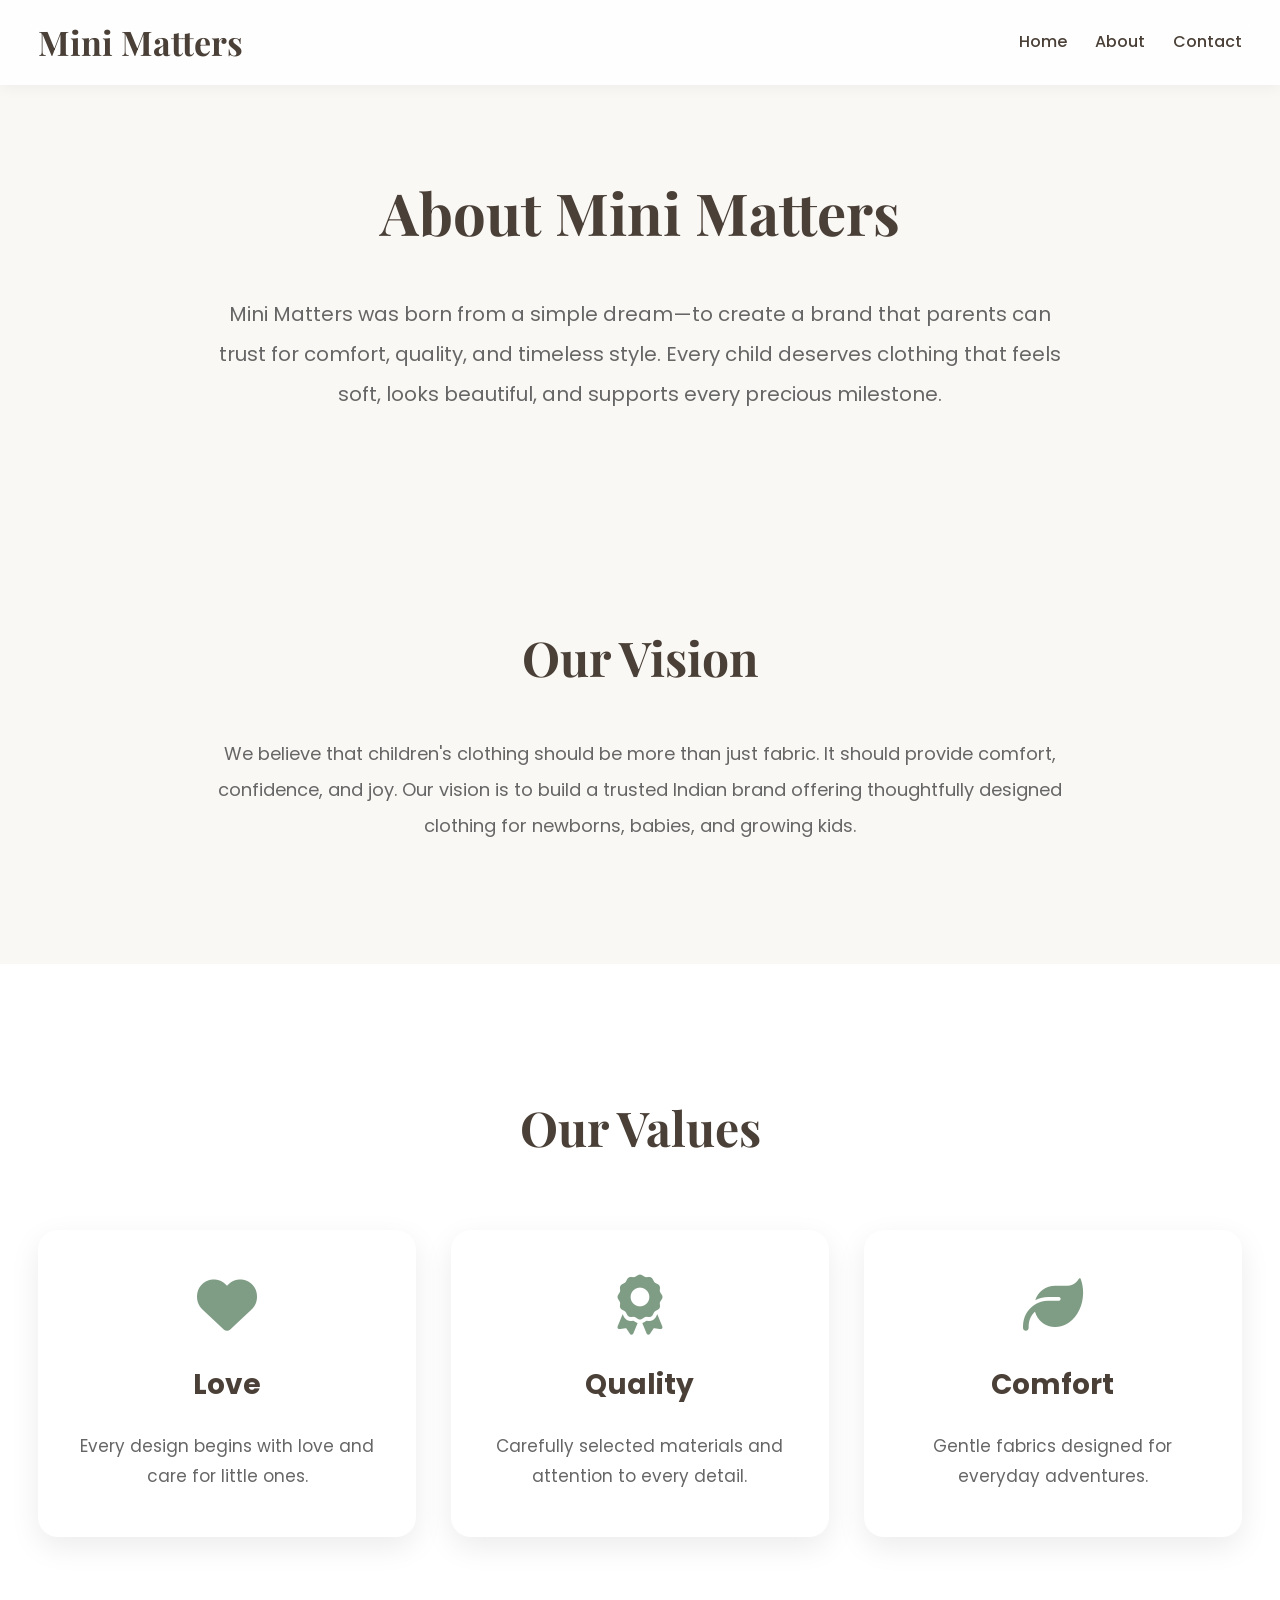
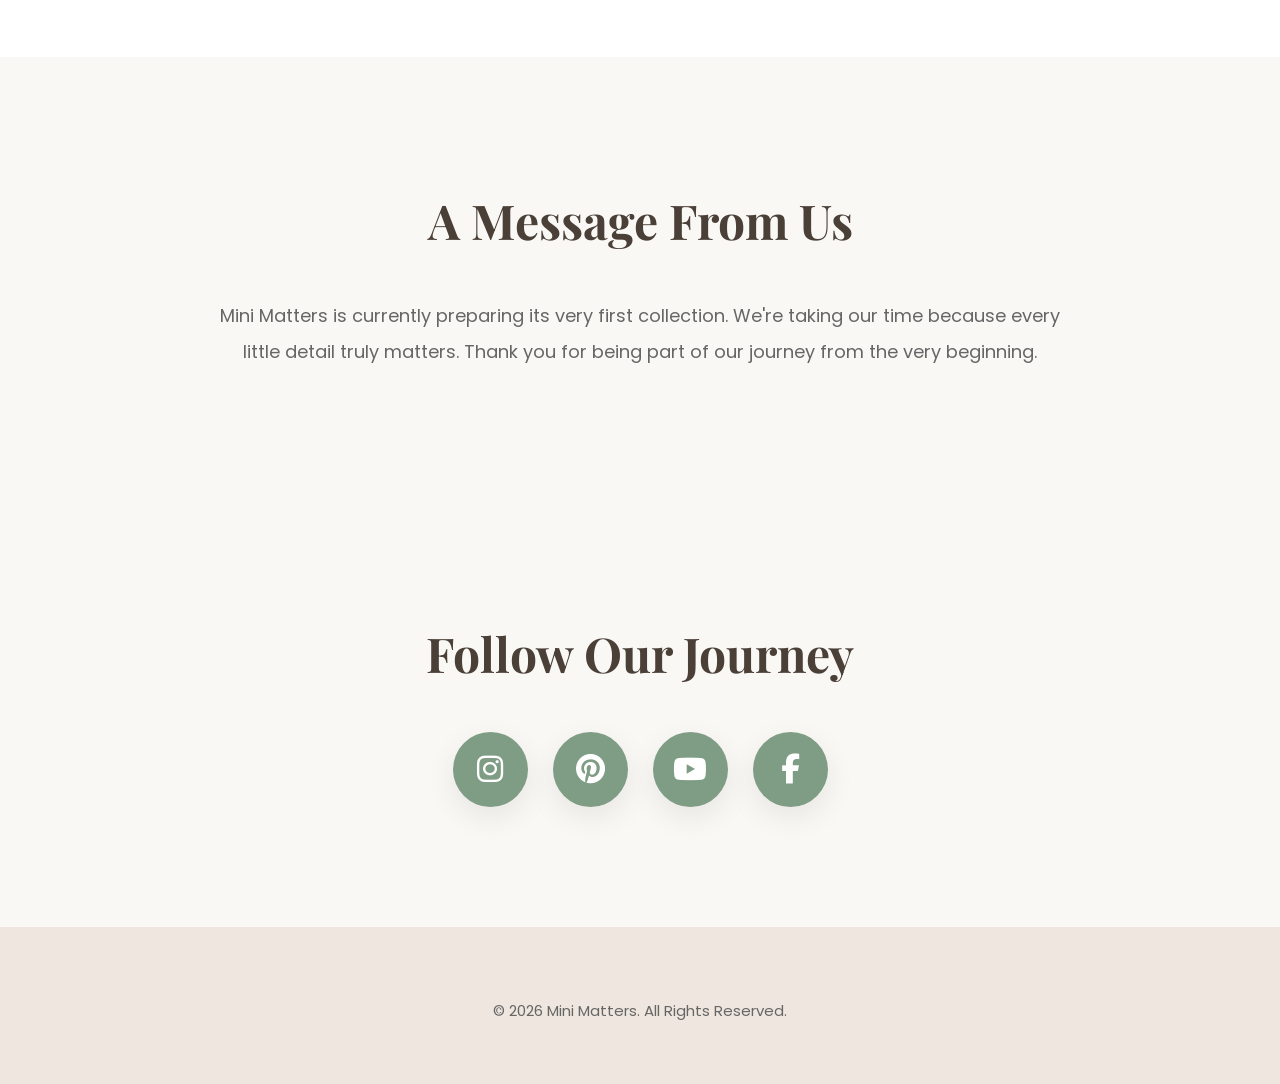
==== about.html @ 1494b5cb "Add files via upload" ====
<!DOCTYPE html>
<html lang="en">

<head>

    <meta charset="UTF-8">

    <meta name="viewport"
        content="width=device-width, initial-scale=1.0">

    <title>About Us | Mini Matters</title>

    <meta name="description"
        content="Learn about Mini Matters and our journey to create premium baby clothing.">

    <link rel="icon" href="assets/favicon.ico">

    <link rel="preconnect"
        href="https://fonts.googleapis.com">

    <link rel="preconnect"
        href="https://fonts.gstatic.com"
        crossorigin>

    <link href="https://fonts.googleapis.com/css2?family=Playfair+Display:wght@500;600;700&family=Poppins:wght@300;400;500;600&display=swap"
        rel="stylesheet">

    <link rel="stylesheet"
        href="https://cdnjs.cloudflare.com/ajax/libs/font-awesome/6.7.2/css/all.min.css">

    <link rel="stylesheet"
        href="css/style.css">

    <link rel="stylesheet"
        href="css/animations.css">

</head>

<body>

<header>

    <div class="container">

        <div class="logo">

            <a href="index.html"
                style="text-decoration:none;color:inherit;">

                Mini Matters

            </a>

        </div>

        <nav>

            <ul>

                <li>

                    <a href="index.html">

                        Home

                    </a>

                </li>

                <li>

                    <a href="about.html"
                        class="active">

                        About

                    </a>

                </li>

                <li>

                    <a href="contact.html">

                        Contact

                    </a>

                </li>

            </ul>

        </nav>

    </div>

</header>

<section
    style="padding-top:160px;padding-bottom:80px;background:#FAF8F5;">

    <div class="container">

        <h1 style="text-align:center;
                   font-family:'Playfair Display',serif;
                   font-size:58px;
                   margin-bottom:30px;">

            About Mini Matters

        </h1>

        <p style="max-width:850px;
                  margin:auto;
                  text-align:center;
                  font-size:20px;
                  color:#666;
                  line-height:2;">

            Mini Matters was born from a simple dream—to create a brand that parents
            can trust for comfort, quality, and timeless style. Every child deserves
            clothing that feels soft, looks beautiful, and supports every precious
            milestone.

        </p>

    </div>

</section>

<section>

    <div class="container">

        <h2>

            Our Vision

        </h2>

        <p style="max-width:900px;
                  margin:auto;
                  text-align:center;
                  color:#666;
                  font-size:18px;
                  line-height:2;">

            We believe that children's clothing should be more than just fabric.
            It should provide comfort, confidence, and joy. Our vision is to build
            a trusted Indian brand offering thoughtfully designed clothing for
            newborns, babies, and growing kids.

        </p>

    </div>

</section>

<section
    style="background:white;">

    <div class="container">

        <h2>

            Our Values

        </h2>

        <div class="cards">

            <div class="card">

                <i class="fa-solid fa-heart"></i>

                <h3>

                    Love

                </h3>

                <p>

                    Every design begins with love and care for little ones.

                </p>

            </div>

            <div class="card">

                <i class="fa-solid fa-award"></i>

                <h3>

                    Quality

                </h3>

                <p>

                    Carefully selected materials and attention to every detail.

                </p>

            </div>

            <div class="card">

                <i class="fa-solid fa-leaf"></i>

                <h3>

                    Comfort

                </h3>

                <p>

                    Gentle fabrics designed for everyday adventures.

                </p>

            </div>

        </div>

    </div>

</section>

<section>

    <div class="container">

        <h2>

            A Message From Us

        </h2>

        <p style="max-width:850px;
                  margin:auto;
                  text-align:center;
                  color:#666;
                  font-size:18px;
                  line-height:2;">

            Mini Matters is currently preparing its very first collection.
            We're taking our time because every little detail truly matters.
            Thank you for being part of our journey from the very beginning.

        </p>

    </div>

</section>

<section
    style="background:#FAF8F5;">

    <div class="container"
         style="text-align:center;">

        <h2>

            Follow Our Journey

        </h2>

        <div class="icons">

            <a href="https://www.instagram.com/minimatters_kids/" target="_blank">

                <i class="fab fa-instagram"></i>

            </a>

            <a href="https://www.pinterest.com/minimattersglobal/?actingBusinessId=1146377417557283620"
                target="_blank">

                <i class="fab fa-pinterest"></i>

            </a>

            <a href="https://www.youtube.com/@MiniMatters_kids"
                target="_blank">

                <i class="fab fa-youtube"></i>

            </a>

            <a href="https://www.facebook.com/profile.php?id=61591476986533"
                target="_blank">

                <i class="fab fa-facebook-f"></i>

            </a>

        </div>

    </div>

</section>

<footer>

    <div class="container">

        <p>

            © 2026 Mini Matters. All Rights Reserved.

        </p>

    </div>

</footer>

<script src="js/main.js"></script>

</body>

</html>
---- css/style.css ----
/* ===================================================
   MINI MATTERS
   Premium Brand Website
   style.css
=================================================== */

/* ==========================
   RESET
========================== */

*{
    margin:0;
    padding:0;
    box-sizing:border-box;
}

html{

    scroll-behavior:smooth;

}

body{

    font-family:'Poppins',sans-serif;

    background:#FAF8F5;

    color:#4A4038;

    overflow-x:hidden;

    line-height:1.8;

}

/* ==========================
   VARIABLES
========================== */

:root{

    --primary:#7F9C84;

    --secondary:#DCC9B6;

    --background:#FAF8F5;

    --dark:#4A4038;

    --light:#FFFFFF;

    --text:#666666;

    --shadow:0 10px 30px rgba(0,0,0,.08);

    --radius:20px;

}

/* ==========================
   CONTAINER
========================== */

.container{

    width:min(1180px,92%);

    margin:auto;

}

/* ==========================
   LINKS
========================== */

a{

    text-decoration:none;

    color:inherit;

}

ul{

    list-style:none;

}

/* ==========================
   HEADER
========================== */

header{

    position:fixed;

    top:0;

    left:0;

    width:100%;

    z-index:9999;

    backdrop-filter:blur(18px);

    background:rgba(255,255,255,.85);

    transition:.35s;

    box-shadow:0 2px 15px rgba(0,0,0,.05);

}

header .container{

    display:flex;

    justify-content:space-between;

    align-items:center;

    height:85px;

}

/* ==========================
   LOGO
========================== */

.logo{

    font-family:'Playfair Display',serif;

    font-size:34px;

    font-weight:700;

}

.logo a{

    color:var(--primary);

}

/* ==========================
   NAVIGATION
========================== */

nav ul{

    display:flex;

    align-items:center;

    gap:28px;

}

nav a{

    font-size:16px;

    font-weight:500;

    color:var(--dark);

    transition:.3s;

    position:relative;

}

nav a:hover{

    color:var(--primary);

}

nav a::after{

    content:"";

    position:absolute;

    left:0;

    bottom:-6px;

    width:0;

    height:2px;

    background:var(--primary);

    transition:.3s;

}

nav a:hover::after{

    width:100%;

}

/* ==========================
   HERO
========================== */

.hero{

    position:relative;

    width:100%;

    min-height:100vh;

    background:url("../assets/hero.webp") center center/cover no-repeat;

    display:flex;

    justify-content:center;

    align-items:flex-end;

}

.overlay{

    position:absolute;

    inset:0;

    background:rgba(255,255,255,.05);

}

.hero-content{

    position:relative;

    z-index:2;

    width:min(900px,90%);

}

.coming-badge{

    display:inline-block;

    background:var(--primary);

    color:white;

    padding:12px 30px;

    border-radius:50px;

    letter-spacing:2px;

    font-size:14px;

    margin-bottom:30px;

}

.hero h1{

    font-family:'Playfair Display',serif;

    font-size:88px;

    margin-bottom:15px;

    color:var(--dark);

}

.hero h2{

    font-size:34px;

    color:var(--primary);

    font-weight:500;

    margin-bottom:25px;

}

.hero p{

    max-width:700px;

    margin:auto;

    color:#666;

    font-size:20px;

    margin-bottom:45px;

}

/* ==========================
   BUTTON
========================== */

.btn{

    display:inline-block;

    padding:18px 45px;

    background:var(--primary);

    color:white;

    border-radius:50px;

    transition:.35s;

    box-shadow:var(--shadow);

}

.btn:hover{

    transform:translateY(-6px);

}

/* ==========================
   SECTION
========================== */

section{

    padding:120px 0;

}

section h2{

    text-align:center;

    font-family:'Playfair Display',serif;

    font-size:48px;

    margin-bottom:35px;

}

section p{

    color:#666;

}

/* ==========================
   STORY
========================== */

.story{

    background:white;

}

.story p{

    max-width:900px;

    margin:20px auto;

    text-align:center;

    font-size:19px;

}
/* ==========================
   FEATURES
========================== */

.features{

    background:#FAF8F5;

}

.cards{

    display:grid;

    grid-template-columns:repeat(3,1fr);

    gap:35px;

    margin-top:60px;

}

.card{

    background:#FFFFFF;

    padding:45px 35px;

    border-radius:var(--radius);

    text-align:center;

    box-shadow:var(--shadow);

    transition:.35s;

}

.card:hover{

    transform:translateY(-12px);

    box-shadow:0 20px 45px rgba(0,0,0,.12);

}

.card i{

    font-size:60px;

    color:var(--primary);

    margin-bottom:25px;

}

.card h3{

    margin-bottom:20px;

    font-size:28px;

    color:var(--dark);

}

.card p{

    font-size:17px;

    color:var(--text);

}

/* ==========================
   SOCIAL
========================== */

.social{

    background:#FFFFFF;

    text-align:center;

}

.social p{

    max-width:700px;

    margin:0 auto 45px;

    font-size:18px;

}

.icons{

    display:flex;

    justify-content:center;

    align-items:center;

    gap:25px;

    flex-wrap:wrap;

}

.icons a{

    width:75px;

    height:75px;

    display:flex;

    justify-content:center;

    align-items:center;

    border-radius:50%;

    background:var(--primary);

    color:white;

    font-size:30px;

    transition:.35s;

    box-shadow:var(--shadow);

}

.icons a:hover{

    background:var(--dark);

    transform:translateY(-8px) scale(1.08);

}

/* ==========================
   CONTACT
========================== */

.contact{

    background:#FAF8F5;

    text-align:center;

}

.contact-grid{

    margin-top:60px;

    display:grid;

    grid-template-columns:repeat(3,1fr);

    gap:35px;

}

.contact-item{

    background:white;

    padding:40px 30px;

    border-radius:var(--radius);

    box-shadow:var(--shadow);

    transition:.35s;

}

.contact-item:hover{

    transform:translateY(-10px);

}

.contact-item i{

    font-size:45px;

    color:var(--primary);

    margin-bottom:20px;

}

.contact-item h3{

    margin-bottom:15px;

    font-size:24px;

}

.contact-item p{

    color:var(--text);

    word-break:break-word;

}

.contact-item a{

    color:var(--primary);

    font-weight:600;

}

.contact-item a:hover{

    text-decoration:underline;

}

/* ==========================
   NEWSLETTER
========================== */

.newsletter{

    background:white;

    text-align:center;

}

.newsletter p{

    max-width:750px;

    margin:0 auto 35px;

    font-size:18px;

}

/* ==========================
   FOOTER
========================== */

footer{

    background:#EFE7DF;

    padding:60px 0;

    text-align:center;

}

.footer-logo{

    font-family:'Playfair Display',serif;

    font-size:36px;

    color:var(--primary);

    margin-bottom:15px;

}

.footer-icons{

    display:flex;

    justify-content:center;

    gap:20px;

    margin:35px 0;

}

.footer-icons a{

    width:55px;

    height:55px;

    display:flex;

    justify-content:center;

    align-items:center;

    background:var(--primary);

    color:white;

    border-radius:50%;

    transition:.35s;

}

.footer-icons a:hover{

    background:var(--dark);

    transform:translateY(-5px);

}

footer hr{

    margin:35px auto;

    width:120px;

    border:none;

    border-top:1px solid #d4c8bd;

}

footer p{

    color:#666;

    margin-top:10px;

    font-size:15px;

}

/* ==========================
   UTILITIES
========================== */

.text-center{

    text-align:center;

}

.mt-1{

    margin-top:20px;

}

.mt-2{

    margin-top:40px;

}

.mt-3{

    margin-top:60px;

}

.hidden{

    opacity:0;

    transform:translateY(50px);

}

.show{

    opacity:1;

    transform:translateY(0);

    transition:all .8s ease;

}
/* ===================================================
   RESPONSIVE DESIGN
=================================================== */

/* ==========================
   Large Desktop
========================== */

@media (max-width:1400px){

.hero h1{

    font-size:72px;

}

.hero h2{

    font-size:30px;

}

.container{

    width:94%;

}

}

/* ==========================
   Laptop
========================== */

@media (max-width:1200px){

.cards{

    grid-template-columns:repeat(3,1fr);

    gap:25px;

}

.contact-grid{

    grid-template-columns:repeat(3,1fr);

    gap:25px;

}

.hero h1{

    font-size:64px;

}

.hero p{

    font-size:18px;

}

}

/* ==========================
   Tablet
========================== */

@media (max-width:992px){

header .container{

    flex-direction:column;

    justify-content:center;

    height:auto;

    padding:18px 0;

}

nav{

    margin-top:18px;

}

nav ul{

    gap:20px;

    flex-wrap:wrap;

    justify-content:center;

}

.hero{

    min-height:100vh;

    padding:140px 25px 80px;

}

.hero h1{

    font-size:56px;

}

.hero h2{

    font-size:28px;

}

.hero p{

    font-size:18px;

}

.cards{

    grid-template-columns:1fr;

}

.contact-grid{

    grid-template-columns:1fr;

}

section{

    padding:90px 0;

}

}

/* ==========================
   Mobile
========================== */

@media (max-width:768px){

.logo{

    font-size:28px;

}

.hero{

    min-height:100vh;

    background-position:center center;

    padding:150px 20px 80px;

}

.hero-content{

    width:100%;

}

.hero h1{

    font-size:46px;

    line-height:1.2;

}

.hero h2{

    font-size:24px;

}

.hero p{

    font-size:17px;

    line-height:1.8;

}

.coming-badge{

    font-size:12px;

    padding:10px 20px;

}

.btn{

    width:100%;

    max-width:320px;

    padding:16px;

}

section h2{

    font-size:36px;

}

.story p{

    font-size:17px;

}

.icons{

    gap:18px;

}

.icons a{

    width:65px;

    height:65px;

    font-size:26px;

}

.footer-icons{

    gap:15px;

}

.footer-icons a{

    width:50px;

    height:50px;

}

}

/* ==========================
   Small Mobile
========================== */

@media (max-width:480px){

header{

    padding:5px 0;

}

.logo{

    font-size:24px;

}

nav ul{

    gap:12px;

}

nav a{

    font-size:14px;

}

.hero{

    padding:160px 18px 70px;

}

.hero h1{

    font-size:36px;

}

.hero h2{

    font-size:20px;

}

.hero p{

    font-size:15px;

}

.btn{

    font-size:15px;

}

.card{

    padding:30px 20px;

}

.card h3{

    font-size:22px;

}

.card i{

    font-size:46px;

}

.contact-item{

    padding:30px 20px;

}

section{

    padding:70px 0;

}

section h2{

    font-size:30px;

}

.footer-logo{

    font-size:28px;

}

}

/* ==========================
   Ultra Small Devices
========================== */

@media (max-width:360px){

.hero h1{

    font-size:32px;

}

.hero h2{

    font-size:18px;

}

.hero p{

    font-size:14px;

}

nav a{

    font-size:13px;

}

}

/* ===================================================
   IMAGE OPTIMIZATION
=================================================== */

img{

    max-width:100%;

    height:auto;

    display:block;

}

.hero{

    background-attachment:scroll;

}

/* ===================================================
   SELECTION
=================================================== */

::selection{

    background:#7F9C84;

    color:#ffffff;

}

/* ===================================================
   SCROLLBAR
=================================================== */

::-webkit-scrollbar{

    width:10px;

}

::-webkit-scrollbar-track{

    background:#F5F3EF;

}

::-webkit-scrollbar-thumb{

    background:#7F9C84;

    border-radius:20px;

}

::-webkit-scrollbar-thumb:hover{

    background:#69866E;

}

/* ===================================================
   ACCESSIBILITY
=================================================== */

a:focus,
button:focus{

    outline:2px solid #7F9C84;

    outline-offset:4px;

}

/* ===================================================
   END OF FILE
=================================================== */
---- css/animations.css ----
/* =====================================================
   MINI MATTERS
   animations.css
===================================================== */

/* Fade In Page */
body{
    animation:fadeIn .8s ease;
}

@keyframes fadeIn{
    from{
        opacity:0;
    }
    to{
        opacity:1;
    }
}

/* ==========================
   Hero Animation
========================== */

.hero-content{
    animation:heroUp 1.2s ease;
}

@keyframes heroUp{

    from{
        opacity:0;
        transform:translateY(60px);
    }

    to{
        opacity:1;
        transform:translateY(0);
    }

}

/* ==========================
   Logo
========================== */

.logo{
    animation:slideLeft .8s ease;
}

@keyframes slideLeft{

    from{
        opacity:0;
        transform:translateX(-40px);
    }

    to{
        opacity:1;
        transform:translateX(0);
    }

}

/* ==========================
   Navigation
========================== */

nav li{

    opacity:0;

    animation:menuDown .8s forwards;

}

nav li:nth-child(1){
    animation-delay:.15s;
}

nav li:nth-child(2){
    animation-delay:.25s;
}

nav li:nth-child(3){
    animation-delay:.35s;
}

nav li:nth-child(4){
    animation-delay:.45s;
}

nav li:nth-child(5){
    animation-delay:.55s;
}

@keyframes menuDown{

    from{

        opacity:0;

        transform:translateY(-25px);

    }

    to{

        opacity:1;

        transform:translateY(0);

    }

}

/* ==========================
   Hero Title
========================== */

.hero h1{

    animation:titleFloat 4s ease-in-out infinite;

}

@keyframes titleFloat{

    0%{

        transform:translateY(0px);

    }

    50%{

        transform:translateY(-8px);

    }

    100%{

        transform:translateY(0px);

    }

}

/* ==========================
   Launch Badge
========================== */

.coming-badge{

    animation:badgePulse 2.5s infinite;

}

@keyframes badgePulse{

    0%{

        transform:scale(1);

    }

    50%{

        transform:scale(1.05);

    }

    100%{

        transform:scale(1);

    }

}

/* ==========================
   Button
========================== */

.btn{

    transition:.35s ease;

}

.btn:hover{

    transform:translateY(-5px);

}

.btn:active{

    transform:scale(.96);

}

/* ==========================
   Cards
========================== */

.card{

    transition:.35s ease;

}

.card:hover{

    transform:translateY(-12px);

}

/* ==========================
   Icons
========================== */

.icons a{

    transition:.35s ease;

}

.icons a:hover{

    transform:translateY(-8px) scale(1.1);

}

/* ==========================
   Footer Icons
========================== */

.footer-icons a{

    transition:.35s ease;

}

.footer-icons a:hover{

    transform:rotate(8deg) scale(1.15);

}

/* ==========================
   Fade on Scroll
========================== */

.hidden{

    opacity:0;

    transform:translateY(70px);

}

.show{

    opacity:1;

    transform:translateY(0);

    transition:all .9s ease;

}

/* ==========================
   Underline Animation
========================== */

nav a{

    position:relative;

}

nav a::after{

    content:"";

    position:absolute;

    left:0;

    bottom:-5px;

    width:0;

    height:2px;

    background:#7F9C84;

    transition:.35s;

}

nav a:hover::after{

    width:100%;

}

/* ==========================
   Image Hover
========================== */

img{

    transition:.4s ease;

}

img:hover{

    transform:scale(1.02);

}

/* ==========================
   Section Title
========================== */

section h2{

    animation:fadeTitle 1.2s ease;

}

@keyframes fadeTitle{

    from{

        opacity:0;

        transform:translateY(25px);

    }

    to{

        opacity:1;

        transform:translateY(0);

    }

}

/* ==========================
   Social Floating
========================== */

.icons a:nth-child(1){

    animation:float1 5s infinite ease-in-out;

}

.icons a:nth-child(2){

    animation:float2 5.5s infinite ease-in-out;

}

.icons a:nth-child(3){

    animation:float3 6s infinite ease-in-out;

}

.icons a:nth-child(4){

    animation:float4 6.5s infinite ease-in-out;

}

@keyframes float1{

    50%{

        transform:translateY(-8px);

    }

}

@keyframes float2{

    50%{

        transform:translateY(-10px);

    }

}

@keyframes float3{

    50%{

        transform:translateY(-12px);

    }

}

@keyframes float4{

    50%{

        transform:translateY(-9px);

    }

}

/* ==========================
   Smooth Appearance
========================== */

.story,
.features,
.social,
.contact,
.newsletter{

    animation:sectionFade 1s ease;

}

@keyframes sectionFade{

    from{

        opacity:0;

    }

    to{

        opacity:1;

    }

}

/* ==========================
   Accessibility
========================== */

@media (prefers-reduced-motion: reduce){

*{

animation:none !important;

transition:none !important;

scroll-behavior:auto !important;

}

}
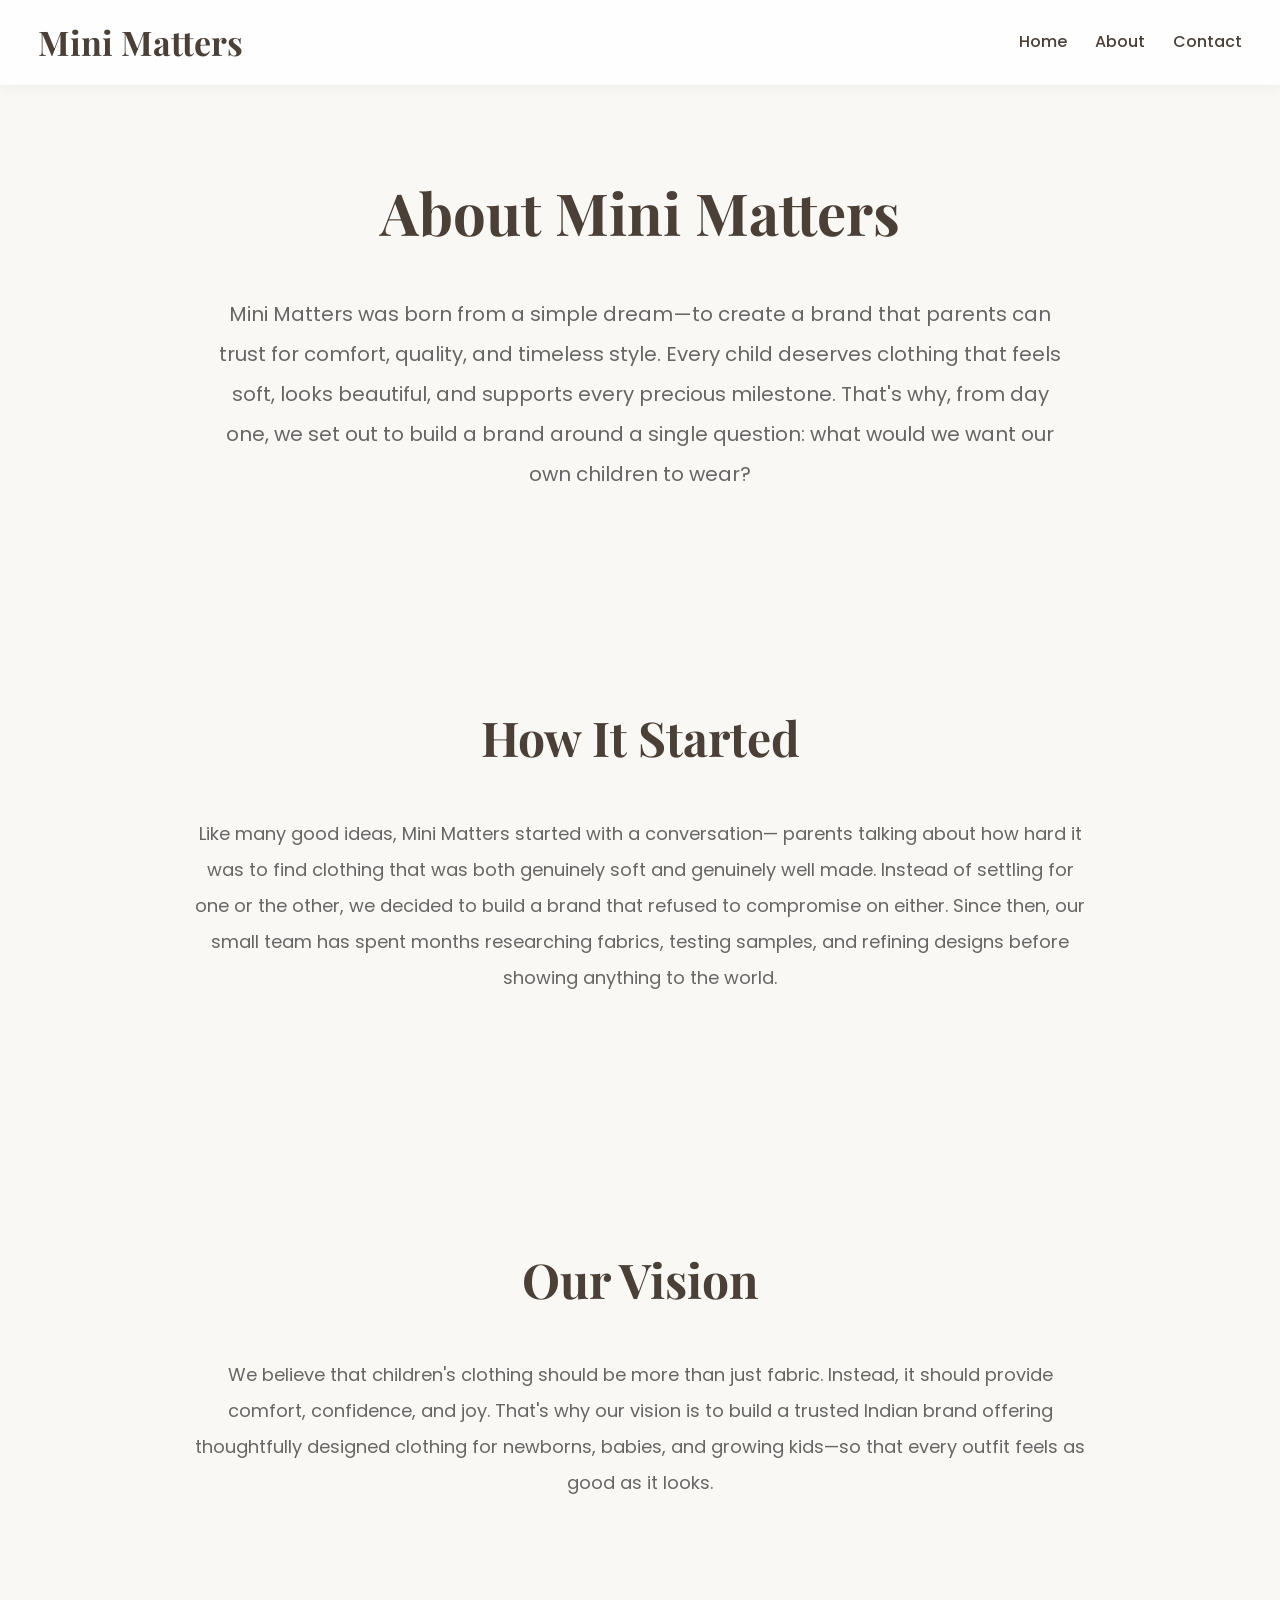
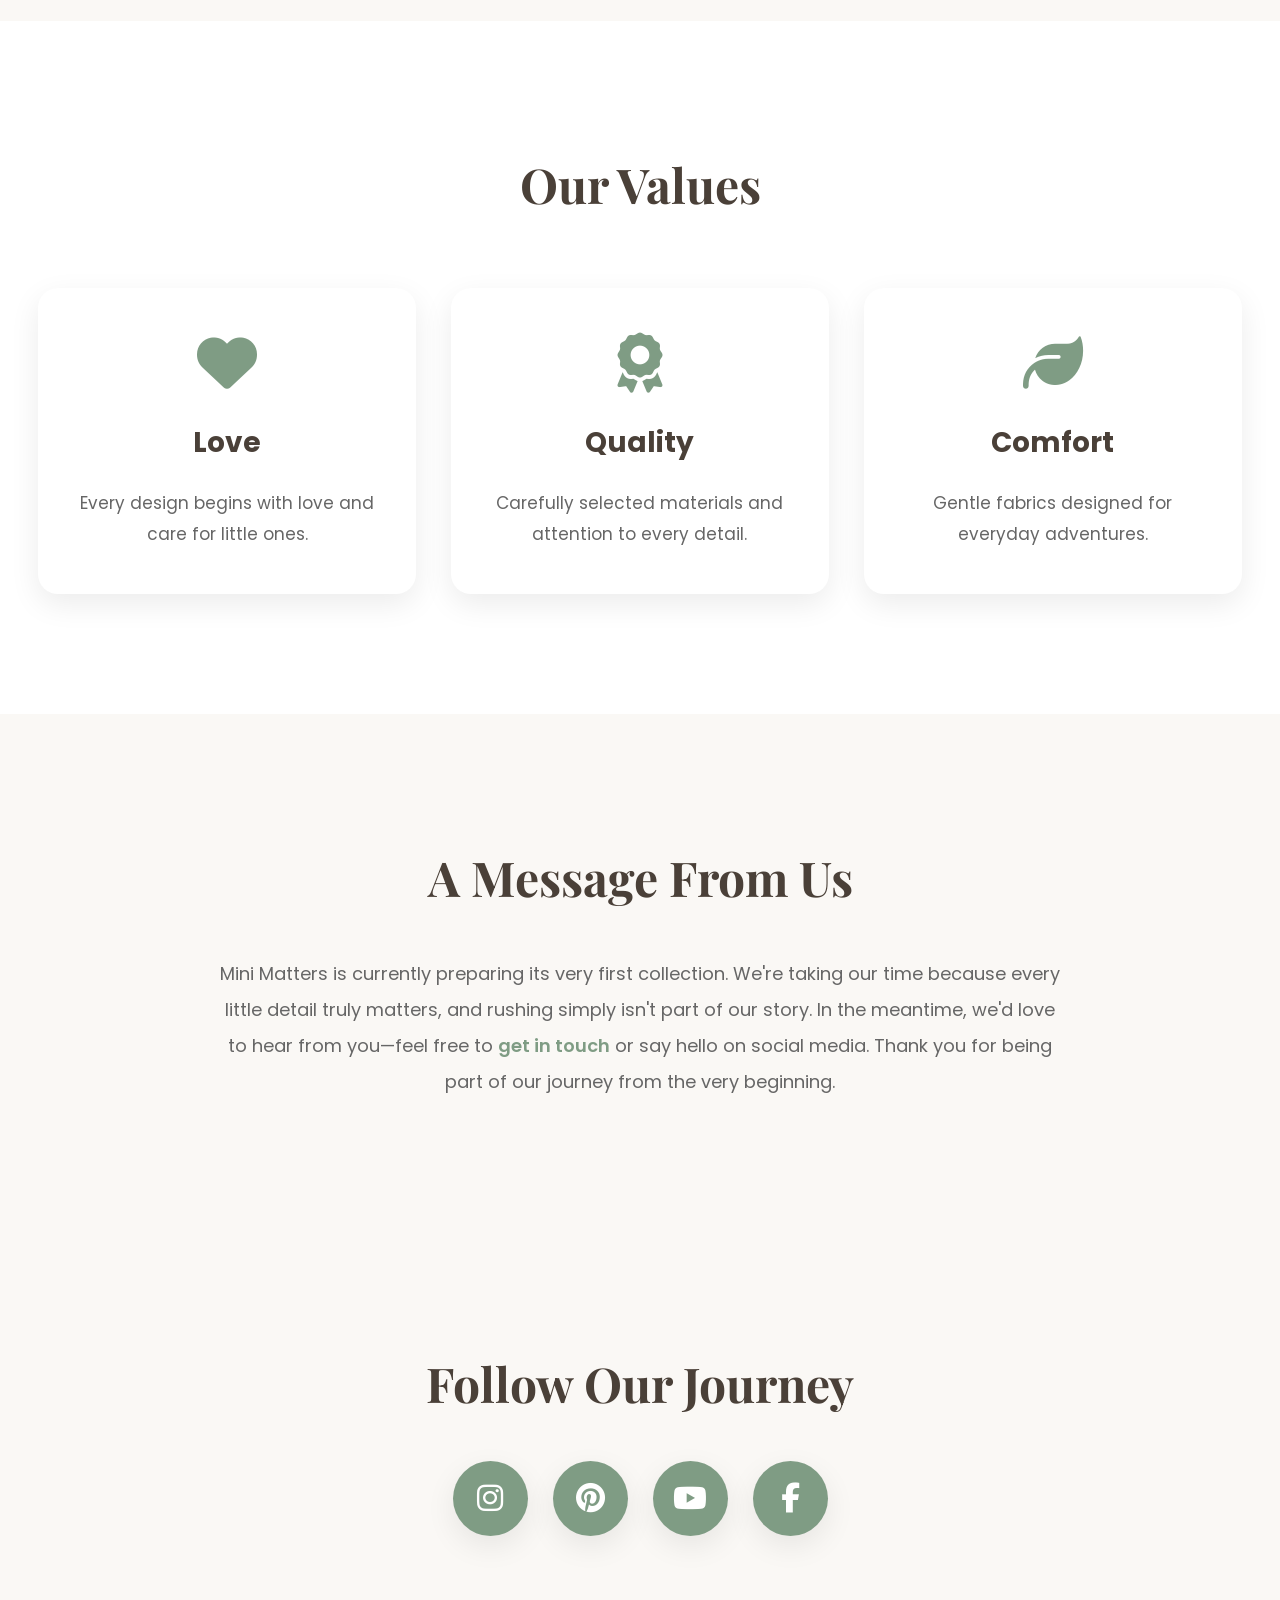
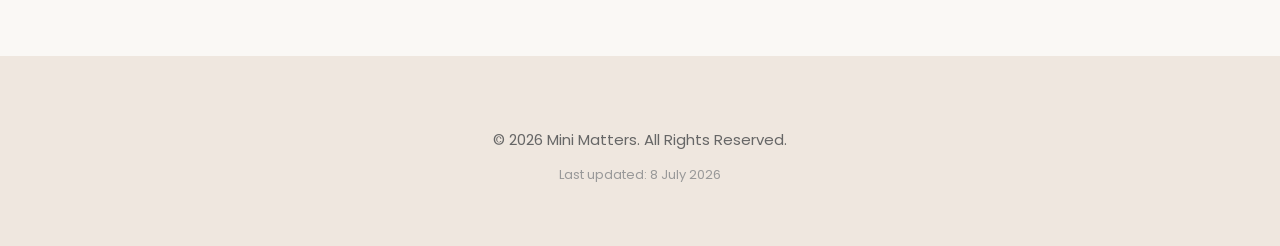
==== commit ff322343: "Add files via upload" ====
--- a/about.html
+++ b/about.html
@@ -12,6 +12,52 @@
 
     <meta name="description"
         content="Learn about Mini Matters and our journey to create premium baby clothing.">
+
+    <meta name="robots" content="index, follow">
+
+    <meta name="theme-color" content="#FAF8F5">
+
+    <link rel="canonical" href="https://minimatters.in/about.html">
+
+    <!-- Breadcrumb Structured Data -->
+
+    <script type="application/ld+json">
+    {
+      "@context": "https://schema.org",
+      "@type": "BreadcrumbList",
+      "itemListElement": [
+        {
+          "@type": "ListItem",
+          "position": 1,
+          "name": "Home",
+          "item": "https://minimatters.in/"
+        },
+        {
+          "@type": "ListItem",
+          "position": 2,
+          "name": "About",
+          "item": "https://minimatters.in/about.html"
+        }
+      ]
+    }
+    </script>
+
+    <!-- Open Graph -->
+
+    <meta property="og:type" content="website">
+    <meta property="og:site_name" content="Mini Matters">
+    <meta property="og:title" content="About Us | Mini Matters">
+    <meta property="og:description" content="Learn about Mini Matters and our journey to create premium baby clothing.">
+    <meta property="og:url" content="https://minimatters.in/about.html">
+    <meta property="og:image" content="https://minimatters.in/assets/hero.webp">
+    <meta property="og:locale" content="en_IN">
+
+    <!-- Twitter Card -->
+
+    <meta name="twitter:card" content="summary_large_image">
+    <meta name="twitter:title" content="About Us | Mini Matters">
+    <meta name="twitter:description" content="Learn about Mini Matters and our journey to create premium baby clothing.">
+    <meta name="twitter:image" content="https://minimatters.in/assets/hero.webp">
 
     <link rel="icon" href="assets/favicon.ico">
 
@@ -120,7 +166,8 @@
             Mini Matters was born from a simple dream—to create a brand that parents
             can trust for comfort, quality, and timeless style. Every child deserves
             clothing that feels soft, looks beautiful, and supports every precious
-            milestone.
+            milestone. That's why, from day one, we set out to build a brand around
+            a single question: what would we want our own children to wear?
 
         </p>
 
@@ -134,7 +181,7 @@
 
         <h2>
 
-            Our Vision
+            How It Started
 
         </h2>
 
@@ -145,10 +192,42 @@
                   font-size:18px;
                   line-height:2;">
 
+            Like many good ideas, Mini Matters started with a conversation—
+            parents talking about how hard it was to find clothing that was
+            both genuinely soft and genuinely well made. Instead of settling
+            for one or the other, we decided to build a brand that refused
+            to compromise on either. Since then, our small team has spent
+            months researching fabrics, testing samples, and refining designs
+            before showing anything to the world.
+
+        </p>
+
+    </div>
+
+</section>
+
+<section>
+
+    <div class="container">
+
+        <h2>
+
+            Our Vision
+
+        </h2>
+
+        <p style="max-width:900px;
+                  margin:auto;
+                  text-align:center;
+                  color:#666;
+                  font-size:18px;
+                  line-height:2;">
+
             We believe that children's clothing should be more than just fabric.
-            It should provide comfort, confidence, and joy. Our vision is to build
-            a trusted Indian brand offering thoughtfully designed clothing for
-            newborns, babies, and growing kids.
+            Instead, it should provide comfort, confidence, and joy. That's why
+            our vision is to build a trusted Indian brand offering thoughtfully
+            designed clothing for newborns, babies, and growing kids—so that
+            every outfit feels as good as it looks.
 
         </p>
 
@@ -247,8 +326,12 @@
                   line-height:2;">
 
             Mini Matters is currently preparing its very first collection.
-            We're taking our time because every little detail truly matters.
-            Thank you for being part of our journey from the very beginning.
+            We're taking our time because every little detail truly matters,
+            and rushing simply isn't part of our story. In the meantime,
+            we'd love to hear from you—feel free to
+            <a href="contact.html" style="color:#7F9C84;font-weight:600;">get in touch</a>
+            or say hello on social media. Thank you for being part of our
+            journey from the very beginning.
 
         </p>
 
@@ -270,28 +353,28 @@
 
         <div class="icons">
 
-            <a href="https://www.instagram.com/minimatters_kids/" target="_blank">
+            <a href="https://www.instagram.com/minimatters_kids/" target="_blank" title="Instagram" aria-label="Instagram">
 
                 <i class="fab fa-instagram"></i>
 
             </a>
 
             <a href="https://www.pinterest.com/minimattersglobal/?actingBusinessId=1146377417557283620"
-                target="_blank">
+                target="_blank" title="Pinterest" aria-label="Pinterest">
 
                 <i class="fab fa-pinterest"></i>
 
             </a>
 
             <a href="https://www.youtube.com/@MiniMatters_kids"
-                target="_blank">
+                target="_blank" title="YouTube" aria-label="YouTube">
 
                 <i class="fab fa-youtube"></i>
 
             </a>
 
             <a href="https://www.facebook.com/profile.php?id=61591476986533"
-                target="_blank">
+                target="_blank" title="Facebook" aria-label="Facebook">
 
                 <i class="fab fa-facebook-f"></i>
 
@@ -313,6 +396,12 @@
 
         </p>
 
+        <p style="margin-top:10px;font-size:13px;color:#999;">
+
+            Last updated: 8 July 2026
+
+        </p>
+
     </div>
 
 </footer>
--- a/css/style.css
+++ b/css/style.css
@@ -216,538 +216,552 @@
 
     width:100%;
 
-    min-height:100vh;
-
-    background:url("../assets/hero.webp") center center/cover no-repeat;
+    line-height:0;
+
+}
+
+.hero-img{
+
+    width:100%;
+
+    height:auto;
+
+    display:block;
+
+}
+
+.hero-content{
+
+    position:relative;
+
+    z-index:2;
+
+    width:min(900px,90%);
+
+}
+
+.coming-badge{
+
+    display:inline-block;
+
+    background:var(--primary);
+
+    color:white;
+
+    padding:12px 30px;
+
+    border-radius:50px;
+
+    letter-spacing:2px;
+
+    font-size:14px;
+
+    margin-bottom:30px;
+
+}
+
+.hero h1{
+
+    font-family:'Playfair Display',serif;
+
+    font-size:88px;
+
+    margin-bottom:15px;
+
+    color:var(--dark);
+
+}
+
+.hero h2{
+
+    font-size:34px;
+
+    color:var(--primary);
+
+    font-weight:500;
+
+    margin-bottom:25px;
+
+}
+
+.hero p{
+
+    max-width:700px;
+
+    margin:auto;
+
+    color:#666;
+
+    font-size:20px;
+
+    margin-bottom:45px;
+
+}
+
+/* ==========================
+   BUTTON
+========================== */
+
+.btn{
+
+    display:inline-block;
+
+    padding:18px 45px;
+
+    background:var(--primary);
+
+    color:white;
+
+    border-radius:50px;
+
+    transition:.35s;
+
+    box-shadow:var(--shadow);
+
+}
+
+.btn:hover{
+
+    transform:translateY(-6px);
+
+}
+
+/* ==========================
+   SECTION
+========================== */
+
+section{
+
+    padding:120px 0;
+
+}
+
+section h2{
+
+    text-align:center;
+
+    font-family:'Playfair Display',serif;
+
+    font-size:48px;
+
+    margin-bottom:35px;
+
+}
+
+section p{
+
+    color:#666;
+
+}
+
+/* ==========================
+   STORY
+========================== */
+
+.story{
+
+    background:white;
+
+}
+
+.story p{
+
+    max-width:900px;
+
+    margin:20px auto;
+
+    text-align:center;
+
+    font-size:19px;
+
+}
+/* ==========================
+   FEATURES
+========================== */
+
+.features{
+
+    background:#FAF8F5;
+
+}
+
+.cards{
+
+    display:grid;
+
+    grid-template-columns:repeat(3,1fr);
+
+    gap:35px;
+
+    margin-top:60px;
+
+}
+
+.card{
+
+    background:#FFFFFF;
+
+    padding:45px 35px;
+
+    border-radius:var(--radius);
+
+    text-align:center;
+
+    box-shadow:var(--shadow);
+
+    transition:.35s;
+
+}
+
+.card:hover{
+
+    transform:translateY(-12px);
+
+    box-shadow:0 20px 45px rgba(0,0,0,.12);
+
+}
+
+.card i{
+
+    font-size:60px;
+
+    color:var(--primary);
+
+    margin-bottom:25px;
+
+}
+
+.card h3{
+
+    margin-bottom:20px;
+
+    font-size:28px;
+
+    color:var(--dark);
+
+}
+
+.card p{
+
+    font-size:17px;
+
+    color:var(--text);
+
+}
+
+/* ==========================
+   SOCIAL
+========================== */
+
+.social{
+
+    background:#FFFFFF;
+
+    text-align:center;
+
+}
+
+.social p{
+
+    max-width:700px;
+
+    margin:0 auto 45px;
+
+    font-size:18px;
+
+}
+
+.icons{
 
     display:flex;
 
     justify-content:center;
 
-    align-items:flex-end;
-
-}
-
-.overlay{
+    align-items:center;
+
+    gap:25px;
+
+    flex-wrap:wrap;
+
+}
+
+.icons a{
+
+    width:75px;
+
+    height:75px;
+
+    display:flex;
+
+    justify-content:center;
+
+    align-items:center;
+
+    border-radius:50%;
+
+    background:var(--primary);
+
+    color:white;
+
+    font-size:30px;
+
+    transition:.35s;
+
+    box-shadow:var(--shadow);
+
+}
+
+.icons a:hover{
+
+    background:var(--dark);
+
+    transform:translateY(-8px) scale(1.08);
+
+}
+
+/* ==========================
+   CONTACT
+========================== */
+
+.contact{
+
+    background:#FAF8F5;
+
+    text-align:center;
+
+}
+
+.contact-grid{
+
+    margin-top:60px;
+
+    display:grid;
+
+    grid-template-columns:repeat(3,1fr);
+
+    gap:35px;
+
+}
+
+.contact-item{
+
+    background:white;
+
+    padding:40px 30px;
+
+    border-radius:var(--radius);
+
+    box-shadow:var(--shadow);
+
+    transition:.35s;
+
+}
+
+.contact-item:hover{
+
+    transform:translateY(-10px);
+
+}
+
+.contact-item i{
+
+    font-size:45px;
+
+    color:var(--primary);
+
+    margin-bottom:20px;
+
+}
+
+.contact-item h3{
+
+    margin-bottom:15px;
+
+    font-size:24px;
+
+}
+
+.contact-item p{
+
+    color:var(--text);
+
+    word-break:break-word;
+
+}
+
+.contact-item a{
+
+    color:var(--primary);
+
+    font-weight:600;
+
+}
+
+.contact-item a:hover{
+
+    text-decoration:underline;
+
+}
+
+/* ==========================
+   NEWSLETTER
+========================== */
+
+.newsletter{
+
+    background:white;
+
+    text-align:center;
+
+}
+
+.newsletter p{
+
+    max-width:750px;
+
+    margin:0 auto 35px;
+
+    font-size:18px;
+
+}
+
+/* ==========================
+   FOOTER
+========================== */
+
+footer{
+
+    background:#EFE7DF;
+
+    padding:60px 0;
+
+    text-align:center;
+
+}
+
+.footer-logo{
+
+    font-family:'Playfair Display',serif;
+
+    font-size:36px;
+
+    color:var(--primary);
+
+    margin-bottom:15px;
+
+}
+
+.footer-icons{
+
+    display:flex;
+
+    justify-content:center;
+
+    gap:20px;
+
+    margin:35px 0;
+
+}
+
+.footer-icons a{
+
+    width:55px;
+
+    height:55px;
+
+    display:flex;
+
+    justify-content:center;
+
+    align-items:center;
+
+    background:var(--primary);
+
+    color:white;
+
+    border-radius:50%;
+
+    transition:.35s;
+
+}
+
+.footer-icons a:hover{
+
+    background:var(--dark);
+
+    transform:translateY(-5px);
+
+}
+
+footer hr{
+
+    margin:35px auto;
+
+    width:120px;
+
+    border:none;
+
+    border-top:1px solid #d4c8bd;
+
+}
+
+footer p{
+
+    color:#666;
+
+    margin-top:10px;
+
+    font-size:15px;
+
+}
+
+/* ==========================
+   UTILITIES
+========================== */
+
+.text-center{
+
+    text-align:center;
+
+}
+
+.mt-1{
+
+    margin-top:20px;
+
+}
+
+.mt-2{
+
+    margin-top:40px;
+
+}
+
+.mt-3{
+
+    margin-top:60px;
+
+}
+
+.sr-only{
 
     position:absolute;
 
-    inset:0;
-
-    background:rgba(255,255,255,.05);
-
-}
-
-.hero-content{
-
-    position:relative;
-
-    z-index:2;
-
-    width:min(900px,90%);
-
-}
-
-.coming-badge{
-
-    display:inline-block;
-
-    background:var(--primary);
-
-    color:white;
-
-    padding:12px 30px;
-
-    border-radius:50px;
-
-    letter-spacing:2px;
-
-    font-size:14px;
-
-    margin-bottom:30px;
-
-}
-
-.hero h1{
-
-    font-family:'Playfair Display',serif;
-
-    font-size:88px;
-
-    margin-bottom:15px;
-
-    color:var(--dark);
-
-}
-
-.hero h2{
-
-    font-size:34px;
-
-    color:var(--primary);
-
-    font-weight:500;
-
-    margin-bottom:25px;
-
-}
-
-.hero p{
-
-    max-width:700px;
-
-    margin:auto;
-
-    color:#666;
-
-    font-size:20px;
-
-    margin-bottom:45px;
-
-}
-
-/* ==========================
-   BUTTON
-========================== */
-
-.btn{
-
-    display:inline-block;
-
-    padding:18px 45px;
-
-    background:var(--primary);
-
-    color:white;
-
-    border-radius:50px;
-
-    transition:.35s;
-
-    box-shadow:var(--shadow);
-
-}
-
-.btn:hover{
-
-    transform:translateY(-6px);
-
-}
-
-/* ==========================
-   SECTION
-========================== */
-
-section{
-
-    padding:120px 0;
-
-}
-
-section h2{
-
-    text-align:center;
-
-    font-family:'Playfair Display',serif;
-
-    font-size:48px;
-
-    margin-bottom:35px;
-
-}
-
-section p{
-
-    color:#666;
-
-}
-
-/* ==========================
-   STORY
-========================== */
-
-.story{
-
-    background:white;
-
-}
-
-.story p{
-
-    max-width:900px;
-
-    margin:20px auto;
-
-    text-align:center;
-
-    font-size:19px;
-
-}
-/* ==========================
-   FEATURES
-========================== */
-
-.features{
-
-    background:#FAF8F5;
-
-}
-
-.cards{
-
-    display:grid;
-
-    grid-template-columns:repeat(3,1fr);
-
-    gap:35px;
-
-    margin-top:60px;
-
-}
-
-.card{
-
-    background:#FFFFFF;
-
-    padding:45px 35px;
-
-    border-radius:var(--radius);
-
-    text-align:center;
-
-    box-shadow:var(--shadow);
-
-    transition:.35s;
-
-}
-
-.card:hover{
-
-    transform:translateY(-12px);
-
-    box-shadow:0 20px 45px rgba(0,0,0,.12);
-
-}
-
-.card i{
-
-    font-size:60px;
-
-    color:var(--primary);
-
-    margin-bottom:25px;
-
-}
-
-.card h3{
-
-    margin-bottom:20px;
-
-    font-size:28px;
-
-    color:var(--dark);
-
-}
-
-.card p{
-
-    font-size:17px;
-
-    color:var(--text);
-
-}
-
-/* ==========================
-   SOCIAL
-========================== */
-
-.social{
-
-    background:#FFFFFF;
-
-    text-align:center;
-
-}
-
-.social p{
-
-    max-width:700px;
-
-    margin:0 auto 45px;
-
-    font-size:18px;
-
-}
-
-.icons{
-
-    display:flex;
-
-    justify-content:center;
-
-    align-items:center;
-
-    gap:25px;
-
-    flex-wrap:wrap;
-
-}
-
-.icons a{
-
-    width:75px;
-
-    height:75px;
-
-    display:flex;
-
-    justify-content:center;
-
-    align-items:center;
-
-    border-radius:50%;
-
-    background:var(--primary);
-
-    color:white;
-
-    font-size:30px;
-
-    transition:.35s;
-
-    box-shadow:var(--shadow);
-
-}
-
-.icons a:hover{
-
-    background:var(--dark);
-
-    transform:translateY(-8px) scale(1.08);
-
-}
-
-/* ==========================
-   CONTACT
-========================== */
-
-.contact{
-
-    background:#FAF8F5;
-
-    text-align:center;
-
-}
-
-.contact-grid{
-
-    margin-top:60px;
-
-    display:grid;
-
-    grid-template-columns:repeat(3,1fr);
-
-    gap:35px;
-
-}
-
-.contact-item{
-
-    background:white;
-
-    padding:40px 30px;
-
-    border-radius:var(--radius);
-
-    box-shadow:var(--shadow);
-
-    transition:.35s;
-
-}
-
-.contact-item:hover{
-
-    transform:translateY(-10px);
-
-}
-
-.contact-item i{
-
-    font-size:45px;
-
-    color:var(--primary);
-
-    margin-bottom:20px;
-
-}
-
-.contact-item h3{
-
-    margin-bottom:15px;
-
-    font-size:24px;
-
-}
-
-.contact-item p{
-
-    color:var(--text);
-
-    word-break:break-word;
-
-}
-
-.contact-item a{
-
-    color:var(--primary);
-
-    font-weight:600;
-
-}
-
-.contact-item a:hover{
-
-    text-decoration:underline;
-
-}
-
-/* ==========================
-   NEWSLETTER
-========================== */
-
-.newsletter{
-
-    background:white;
-
-    text-align:center;
-
-}
-
-.newsletter p{
-
-    max-width:750px;
-
-    margin:0 auto 35px;
-
-    font-size:18px;
-
-}
-
-/* ==========================
-   FOOTER
-========================== */
-
-footer{
-
-    background:#EFE7DF;
-
-    padding:60px 0;
-
-    text-align:center;
-
-}
-
-.footer-logo{
-
-    font-family:'Playfair Display',serif;
-
-    font-size:36px;
-
-    color:var(--primary);
-
-    margin-bottom:15px;
-
-}
-
-.footer-icons{
-
-    display:flex;
-
-    justify-content:center;
-
-    gap:20px;
-
-    margin:35px 0;
-
-}
-
-.footer-icons a{
-
-    width:55px;
-
-    height:55px;
-
-    display:flex;
-
-    justify-content:center;
-
-    align-items:center;
-
-    background:var(--primary);
-
-    color:white;
-
-    border-radius:50%;
-
-    transition:.35s;
-
-}
-
-.footer-icons a:hover{
-
-    background:var(--dark);
-
-    transform:translateY(-5px);
-
-}
-
-footer hr{
-
-    margin:35px auto;
-
-    width:120px;
-
-    border:none;
-
-    border-top:1px solid #d4c8bd;
-
-}
-
-footer p{
-
-    color:#666;
-
-    margin-top:10px;
-
-    font-size:15px;
-
-}
-
-/* ==========================
-   UTILITIES
-========================== */
-
-.text-center{
-
-    text-align:center;
-
-}
-
-.mt-1{
-
-    margin-top:20px;
-
-}
-
-.mt-2{
-
-    margin-top:40px;
-
-}
-
-.mt-3{
-
-    margin-top:60px;
+    width:1px;
+
+    height:1px;
+
+    padding:0;
+
+    margin:-1px;
+
+    overflow:hidden;
+
+    clip:rect(0,0,0,0);
+
+    white-space:nowrap;
+
+    border:0;
 
 }
 
@@ -868,182 +882,146 @@
 
 }
 
-.hero{
-
-    min-height:100vh;
-
-    padding:140px 25px 80px;
+.cards{
+
+    grid-template-columns:1fr;
+
+}
+
+.contact-grid{
+
+    grid-template-columns:1fr;
+
+}
+
+section{
+
+    padding:90px 0;
+
+}
+
+}
+
+/* ==========================
+   Mobile
+========================== */
+
+@media (max-width:768px){
+
+.logo{
+
+    font-size:28px;
+
+}
+
+.hero-content{
+
+    width:100%;
 
 }
 
 .hero h1{
 
-    font-size:56px;
+    font-size:46px;
+
+    line-height:1.2;
 
 }
 
 .hero h2{
 
-    font-size:28px;
+    font-size:24px;
 
 }
 
 .hero p{
 
-    font-size:18px;
-
-}
-
-.cards{
-
-    grid-template-columns:1fr;
-
-}
-
-.contact-grid{
-
-    grid-template-columns:1fr;
-
-}
-
-section{
-
-    padding:90px 0;
-
-}
-
-}
-
-/* ==========================
-   Mobile
-========================== */
-
-@media (max-width:768px){
+    font-size:17px;
+
+    line-height:1.8;
+
+}
+
+.coming-badge{
+
+    font-size:12px;
+
+    padding:10px 20px;
+
+}
+
+.btn{
+
+    width:100%;
+
+    max-width:320px;
+
+    padding:16px;
+
+}
+
+section h2{
+
+    font-size:36px;
+
+}
+
+.story p{
+
+    font-size:17px;
+
+}
+
+.icons{
+
+    gap:18px;
+
+}
+
+.icons a{
+
+    width:65px;
+
+    height:65px;
+
+    font-size:26px;
+
+}
+
+.footer-icons{
+
+    gap:15px;
+
+}
+
+.footer-icons a{
+
+    width:50px;
+
+    height:50px;
+
+}
+
+}
+
+/* ==========================
+   Small Mobile
+========================== */
+
+@media (max-width:480px){
+
+header{
+
+    padding:5px 0;
+
+}
 
 .logo{
 
-    font-size:28px;
-
-}
-
-.hero{
-
-    min-height:100vh;
-
-    background-position:center center;
-
-    padding:150px 20px 80px;
-
-}
-
-.hero-content{
-
-    width:100%;
-
-}
-
-.hero h1{
-
-    font-size:46px;
-
-    line-height:1.2;
-
-}
-
-.hero h2{
-
     font-size:24px;
 
 }
 
-.hero p{
-
-    font-size:17px;
-
-    line-height:1.8;
-
-}
-
-.coming-badge{
-
-    font-size:12px;
-
-    padding:10px 20px;
-
-}
-
-.btn{
-
-    width:100%;
-
-    max-width:320px;
-
-    padding:16px;
-
-}
-
-section h2{
-
-    font-size:36px;
-
-}
-
-.story p{
-
-    font-size:17px;
-
-}
-
-.icons{
-
-    gap:18px;
-
-}
-
-.icons a{
-
-    width:65px;
-
-    height:65px;
-
-    font-size:26px;
-
-}
-
-.footer-icons{
-
-    gap:15px;
-
-}
-
-.footer-icons a{
-
-    width:50px;
-
-    height:50px;
-
-}
-
-}
-
-/* ==========================
-   Small Mobile
-========================== */
-
-@media (max-width:480px){
-
-header{
-
-    padding:5px 0;
-
-}
-
-.logo{
-
-    font-size:24px;
-
-}
-
 nav ul{
 
     gap:12px;
@@ -1053,12 +1031,6 @@
 nav a{
 
     font-size:14px;
-
-}
-
-.hero{
-
-    padding:160px 18px 70px;
 
 }
 
@@ -1176,12 +1148,6 @@
 
 }
 
-.hero{
-
-    background-attachment:scroll;
-
-}
-
 /* ===================================================
    SELECTION
 =================================================== */
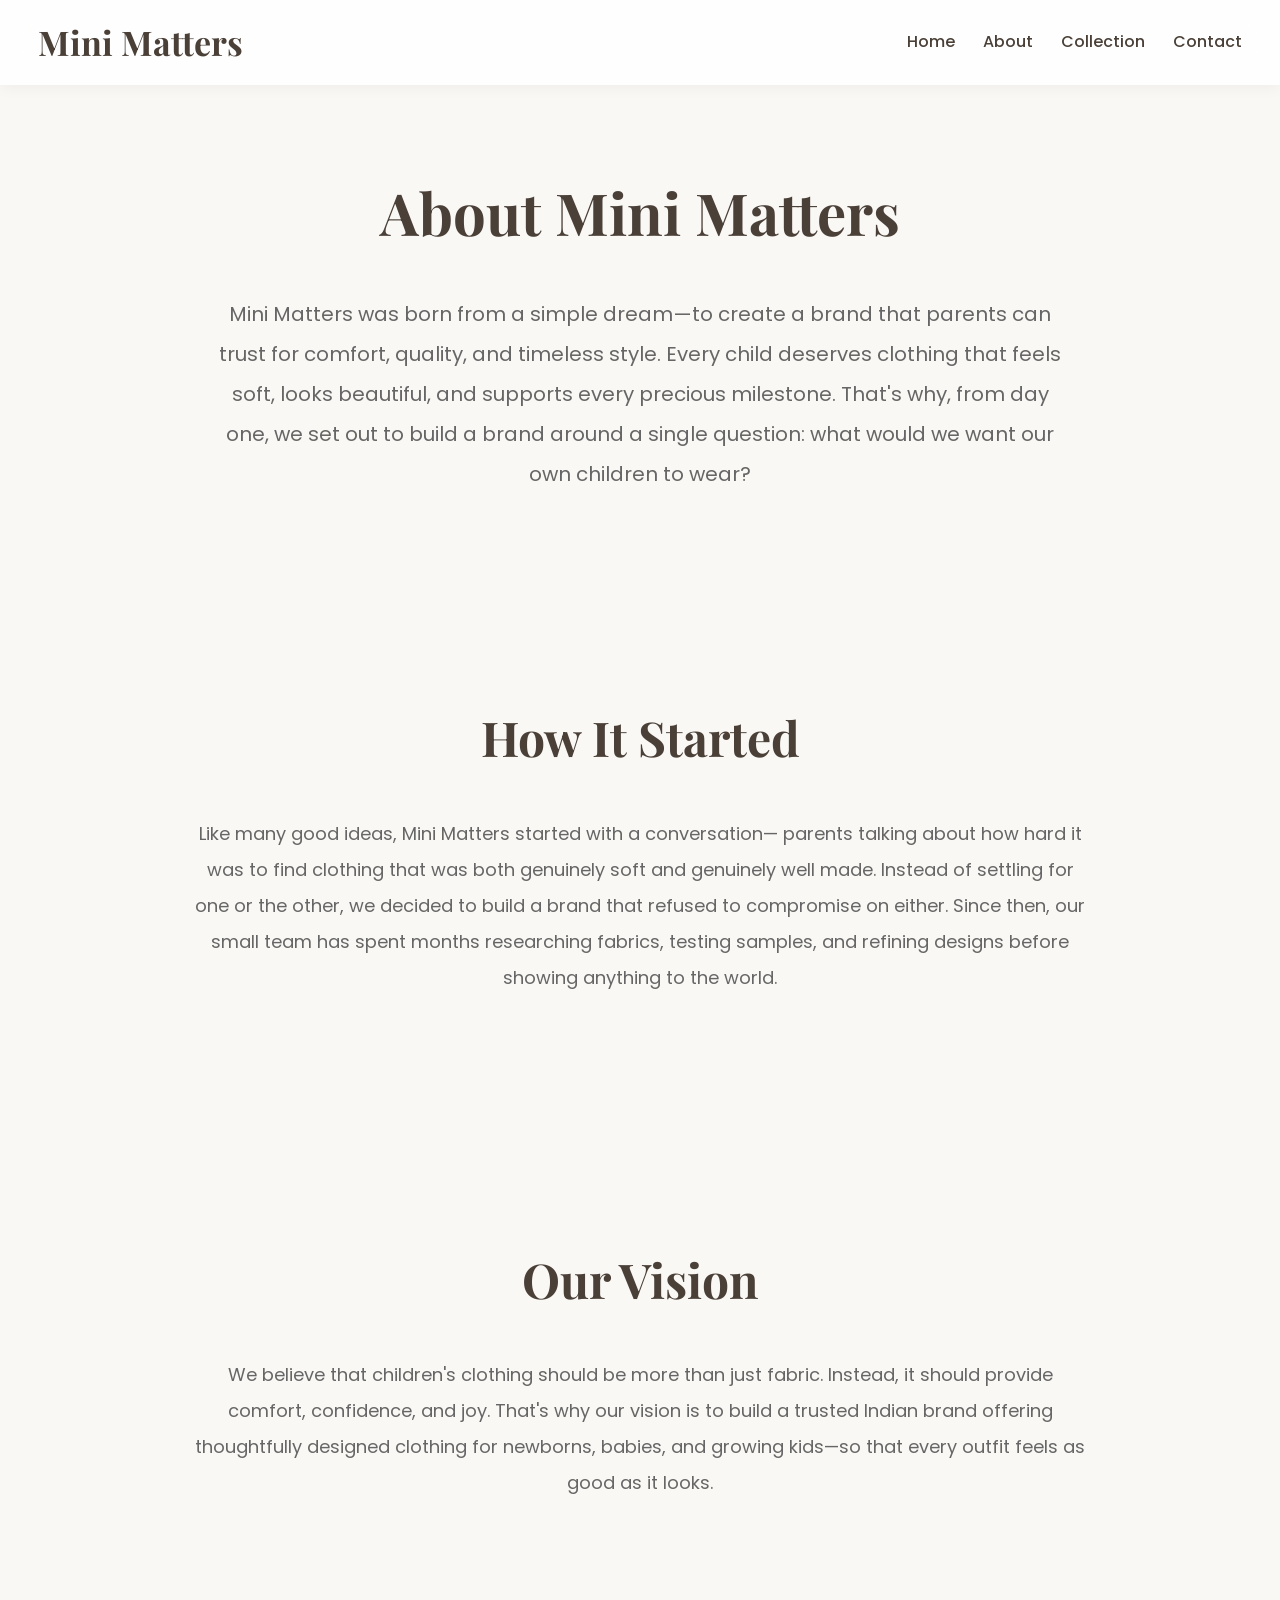
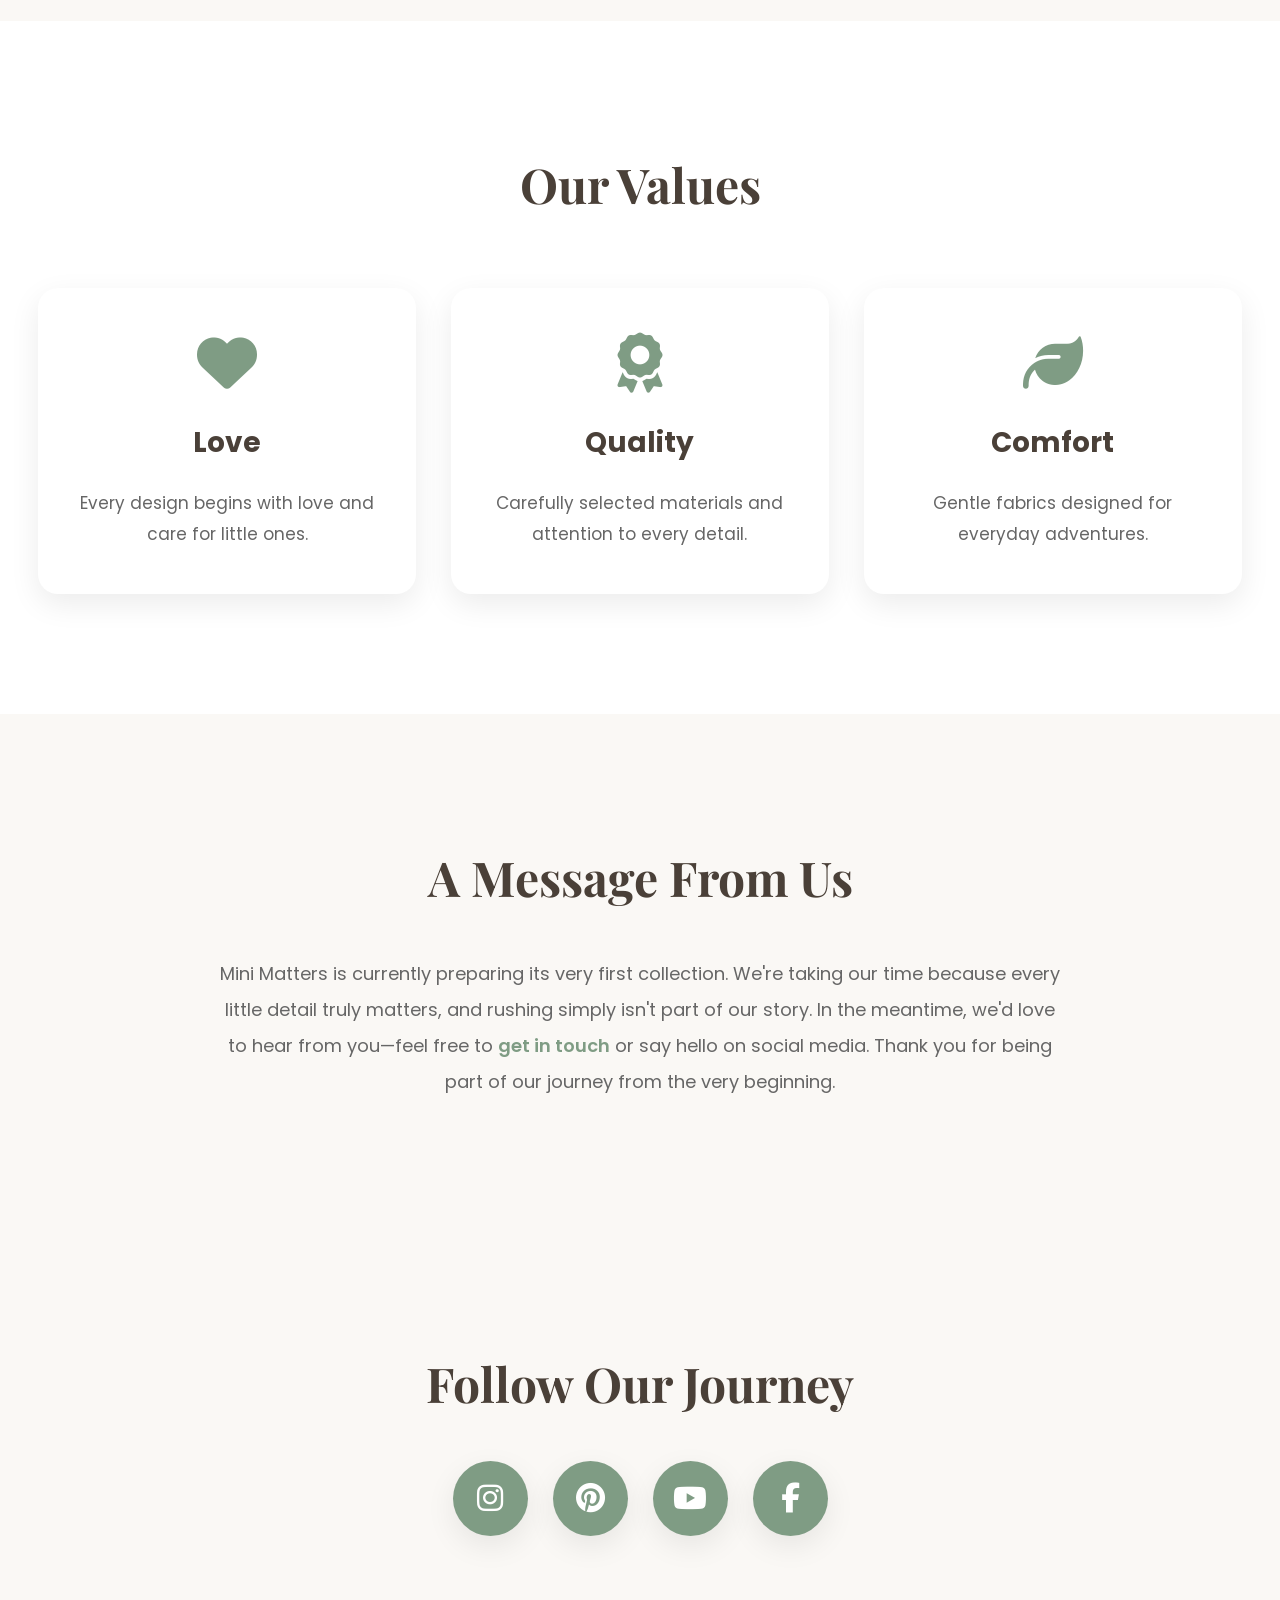
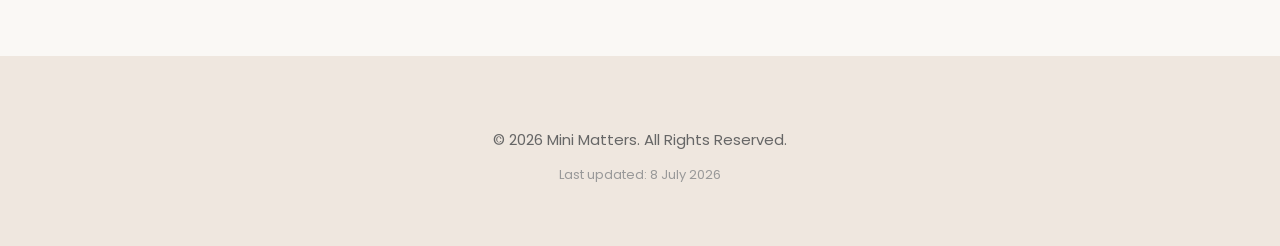
==== commit 54f287d9: "Add files via upload" ====
--- a/about.html
+++ b/about.html
@@ -126,6 +126,16 @@
 
                 <li>
 
+                    <a href="collection.html">
+
+                        Collection
+
+                    </a>
+
+                </li>
+
+                <li>
+
                     <a href="contact.html">
 
                         Contact
--- a/css/style.css
+++ b/css/style.css
@@ -1204,5 +1204,245 @@
 }
 
 /* ===================================================
+   COLLECTION / SHOP GRID
+=================================================== */
+
+.shop-banner{
+
+    background:var(--primary);
+
+    color:white;
+
+    text-align:center;
+
+    padding:14px 20px;
+
+    font-size:15px;
+
+    font-weight:500;
+
+    letter-spacing:.3px;
+
+}
+
+.shop-grid{
+
+    display:grid;
+
+    grid-template-columns:repeat(4,1fr);
+
+    gap:35px;
+
+    margin-top:60px;
+
+}
+
+.product-card{
+
+    background:#FFFFFF;
+
+    border-radius:var(--radius);
+
+    overflow:hidden;
+
+    box-shadow:var(--shadow);
+
+    transition:.35s;
+
+    display:flex;
+
+    flex-direction:column;
+
+}
+
+.product-card:hover{
+
+    transform:translateY(-10px);
+
+    box-shadow:0 20px 45px rgba(0,0,0,.12);
+
+}
+
+.product-img-wrap{
+
+    width:100%;
+
+    aspect-ratio:1/1;
+
+    background:#F3EFE9;
+
+    overflow:hidden;
+
+}
+
+.product-img-wrap img{
+
+    width:100%;
+
+    height:100%;
+
+    object-fit:cover;
+
+    display:block;
+
+    transition:.4s ease;
+}
+
+.product-card:hover .product-img-wrap img{
+
+    transform:scale(1.05);
+
+}
+
+.product-info{
+
+    padding:22px 22px 26px;
+
+    text-align:center;
+
+    flex:1;
+
+    display:flex;
+
+    flex-direction:column;
+
+}
+
+.product-title{
+
+    font-size:17px;
+
+    font-weight:600;
+
+    color:var(--dark);
+
+    margin-bottom:10px;
+
+    min-height:44px;
+
+}
+
+.product-price{
+
+    font-family:'Playfair Display',serif;
+
+    font-size:26px;
+
+    color:var(--primary);
+
+    font-weight:700;
+
+    margin-bottom:4px;
+
+}
+
+.product-shipping-note{
+
+    font-size:13px;
+
+    color:#999;
+
+    margin-bottom:18px;
+
+}
+
+.btn-instagram{
+
+    display:inline-flex;
+
+    align-items:center;
+
+    justify-content:center;
+
+    gap:8px;
+
+    margin-top:auto;
+
+    padding:12px 20px;
+
+    background:var(--primary);
+
+    color:white;
+
+    border-radius:50px;
+
+    font-size:14px;
+
+    font-weight:600;
+
+    transition:.3s;
+
+}
+
+.btn-instagram:hover{
+
+    background:var(--dark);
+
+    transform:translateY(-3px);
+
+}
+
+.policy-note{
+
+    max-width:800px;
+
+    margin:70px auto 0;
+
+    text-align:center;
+
+    background:#FFF6ED;
+
+    border:1px solid #F0DFC9;
+
+    border-radius:var(--radius);
+
+    padding:28px 30px;
+
+    color:#8a6d3b;
+
+    font-size:15px;
+
+    line-height:1.9;
+}
+
+.policy-note strong{
+
+    color:#5c4522;
+
+}
+
+@media (max-width:1200px){
+
+.shop-grid{
+
+    grid-template-columns:repeat(3,1fr);
+
+}
+
+}
+
+@media (max-width:992px){
+
+.shop-grid{
+
+    grid-template-columns:repeat(2,1fr);
+
+    gap:25px;
+
+}
+
+}
+
+@media (max-width:576px){
+
+.shop-grid{
+
+    grid-template-columns:1fr;
+
+}
+
+}
+
+/* ===================================================
    END OF FILE
 =================================================== */
